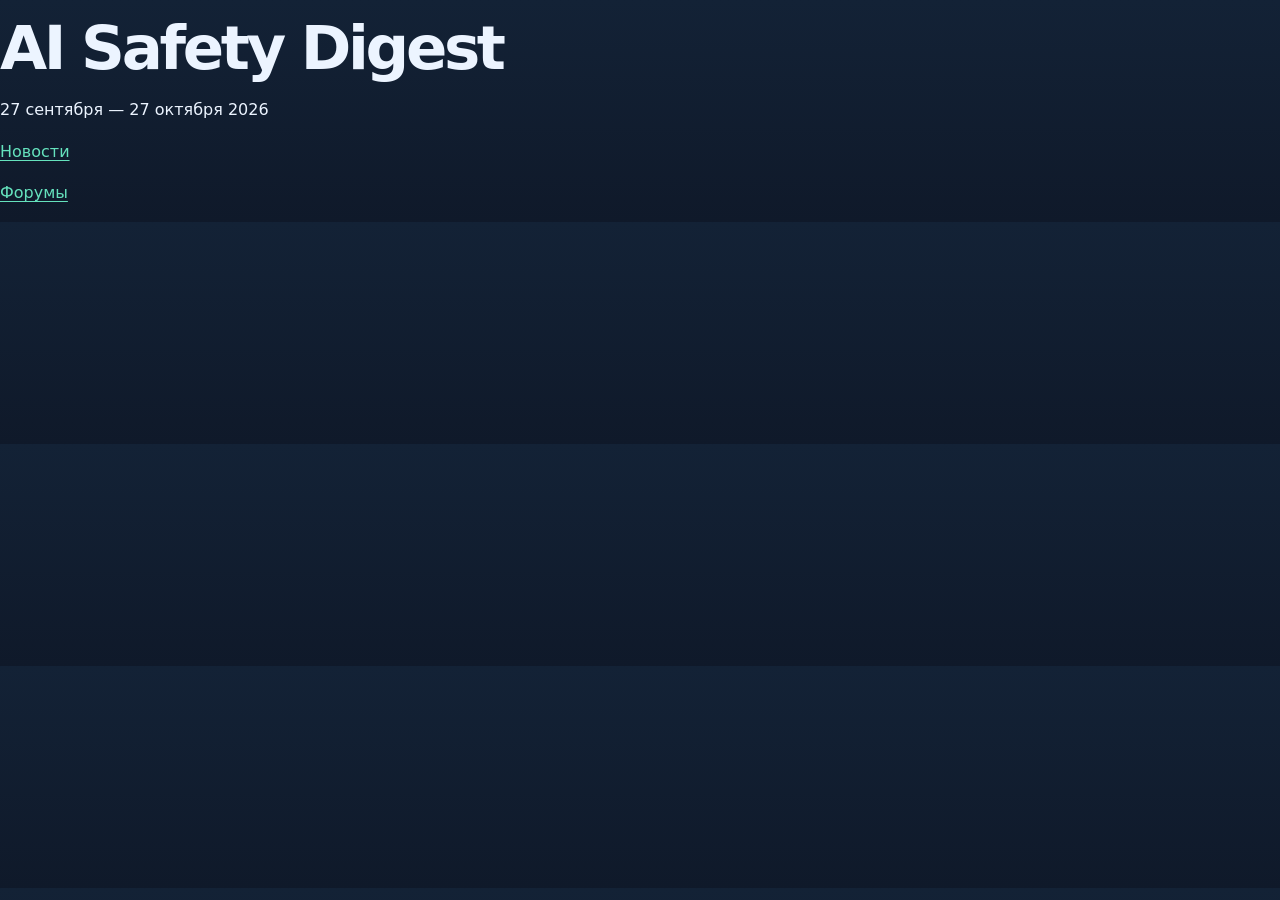
==== index.html @ 8114c627 "Publish initial AI Safety Digest two-stage issue with noindex pages" ====
<!doctype html><html lang="ru"><head><meta charset="utf-8"><meta name="robots" content="noindex"><title>AI Safety Digest</title><link rel="stylesheet" href="style.css"></head><body><h1>AI Safety Digest</h1><p>27 сентября — 27 октября 2026</p><p><a href="issues/2026-09-27--2026-10-27/stage-1.html">Новости</a></p><p><a href="issues/2026-09-27--2026-10-27/stage-2.html">Форумы</a></p></body></html>
---- style.css ----
:root{color-scheme:dark;--bg:#0c1220;--card:#151f30;--border:#2b3b4d;--text:#ecf4ff;--muted:#b1c4d8;--accent:#65e2bd;--soft:#94bff6}
*{box-sizing:border-box}html{scroll-behavior:smooth}body{margin:0;background:linear-gradient(#132236 0,#0c1220 400px);color:var(--text);font:16px/1.6 system-ui,-apple-system,"Segoe UI",sans-serif}a{color:var(--accent);text-underline-offset:3px}.wrap{max-width:1060px;margin:auto;padding:0 22px}header{background:#0d1727ed;border-bottom:1px solid var(--border);position:sticky;top:0;z-index:4;backdrop-filter:blur(10px)}header .wrap{display:flex;justify-content:space-between;align-items:center;gap:14px;padding-top:16px;padding-bottom:16px}.brand{font-weight:850;letter-spacing:-.04em;color:white;text-decoration:none;font-size:19px}.brand em{font-style:normal;color:var(--accent)}nav{display:flex;gap:16px;flex-wrap:wrap}nav a{font-size:13px;color:var(--muted);text-decoration:none}nav a:hover{color:var(--accent)}.hero{padding:60px 0 38px;border-bottom:1px solid var(--border)}.kicker{font-size:12px;text-transform:uppercase;letter-spacing:.16em;font-weight:800;color:var(--accent)}h1{font-size:clamp(36px,5vw,61px);letter-spacing:-.055em;line-height:1.1;margin:14px 0 16px;max-width:820px}h2{font-size:28px;letter-spacing:-.04em;line-height:1.25}h3{font-size:19px;line-height:1.4;margin:8px 0 12px;letter-spacing:-.02em}.lede{max-width:750px;color:var(--muted);font-size:18px}.pills{display:flex;gap:8px;flex-wrap:wrap;margin-top:18px}.pill{border:1px solid #35596a;border-radius:30px;color:#b9f6e3;font-size:12px;padding:5px 11px}.section{padding-top:30px;margin-bottom:22px}.section>h2{border-bottom:1px solid var(--border);padding-bottom:14px}.grid{display:grid;grid-template-columns:repeat(2,minmax(0,1fr));gap:15px}.card,.panel,.forum{border:1px solid var(--border);background:var(--card);border-radius:15px;padding:21px}.card .meta,.forum .meta{font-size:12px;color:var(--soft);font-weight:700}.card p,.panel p,.forum p{margin:9px 0;color:var(--muted);font-size:14px}.card strong,.forum strong{color:#f1fbff}.card .why,.forum .why{border-left:3px solid var(--accent);padding-left:12px;margin:13px 0}.card .why p,.forum .why p{color:var(--text)}.ref{font-size:13px;font-weight:700}.wide{grid-column:span 2;background:linear-gradient(120deg,#153844,#1a2639)}.stats{display:flex;gap:10px;flex-wrap:wrap;margin:24px 0}.stat{border:1px solid var(--border);border-radius:12px;background:var(--card);padding:13px 20px}.stat b{display:block;font-size:25px}.stat span{font-size:12px;color:var(--muted)}.panel{margin:12px 0}.panel h3{margin-top:0}.small{font-size:13px;color:var(--muted)}.warn{border-left:3px solid #e8b185;padding:8px 14px;color:var(--muted);font-size:13px;background:#2b2530;border-radius:0 6px 6px 0}.forum{display:flex;gap:16px;margin:12px 0}.number{font-size:24px;font-weight:800;color:var(--accent);min-width:35px}.forum>div:last-child{flex:1}.jump{display:inline-block;border-radius:9px;padding:11px 17px;background:var(--accent);color:#06251e;text-decoration:none;font-weight:800;margin:14px 8px 0 0}.jump.secondary{background:#263e52;color:var(--text)}.linkcard{display:block;color:var(--text);text-decoration:none}.linkcard:hover{border-color:var(--accent)}.linkcard h3{color:var(--accent)}footer{border-top:1px solid var(--border);color:var(--muted);padding:28px 0;margin-top:50px;font-size:12px}table{width:100%;border-collapse:collapse}td,th{padding:10px;border-bottom:1px solid var(--border);text-align:left;font-size:14px}th{color:var(--soft)}@media(max-width:720px){.grid{grid-template-columns:1fr}.wide{grid-column:auto}header .wrap{align-items:flex-start;flex-direction:column}.hero{padding:43px 0 25px}.lede{font-size:16px}}
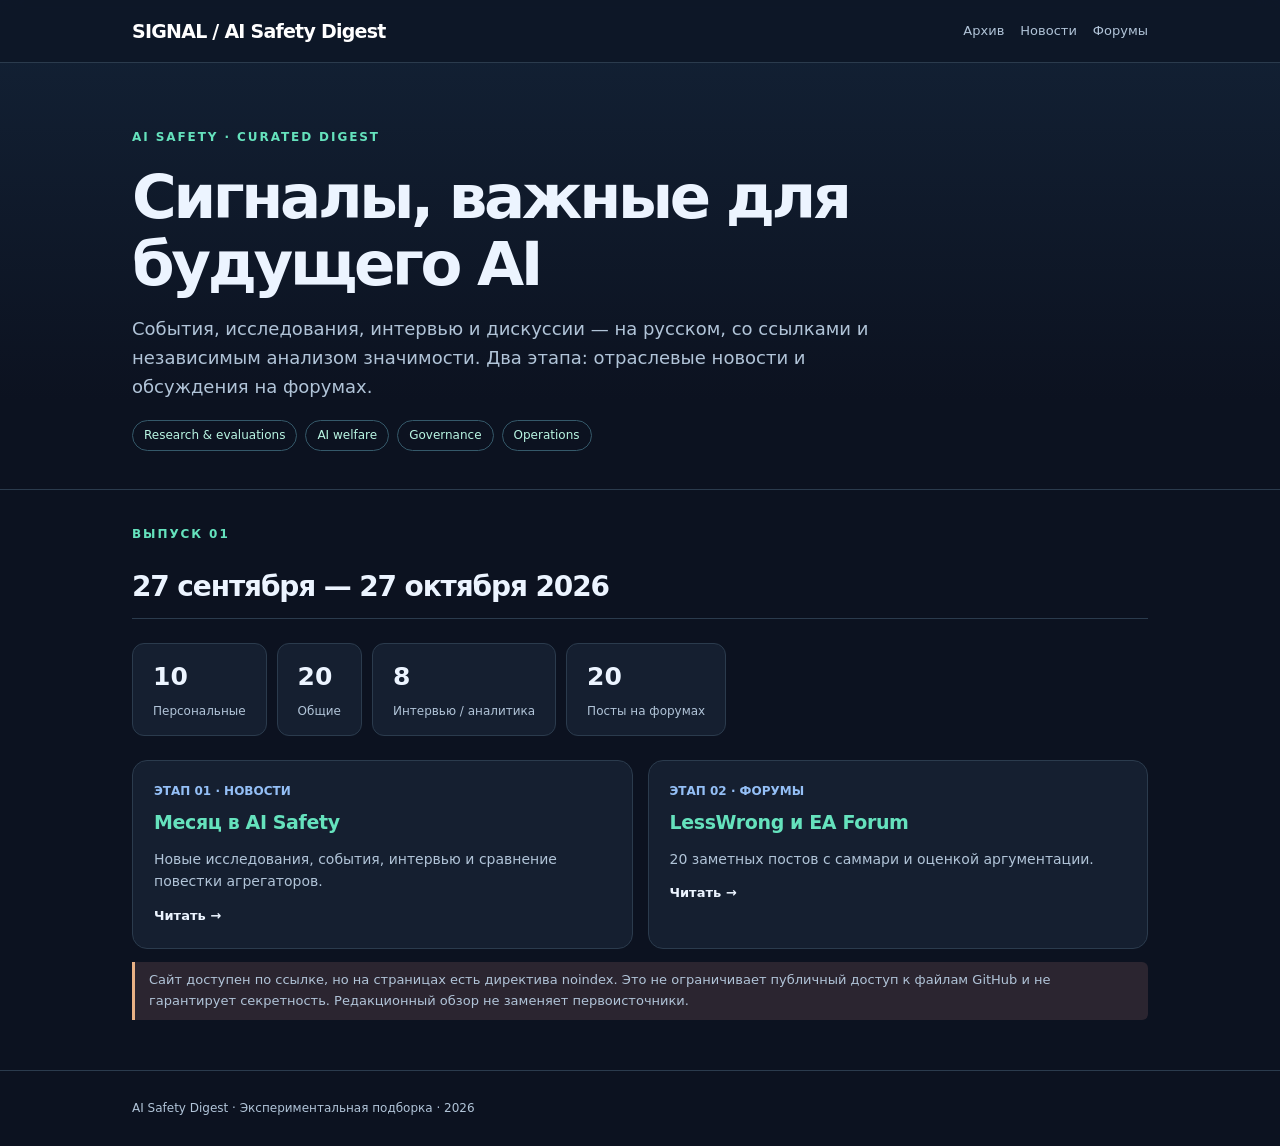
==== commit c8701853: "Improve public archive homepage, retain noindex" ====
--- a/index.html
+++ b/index.html
@@ -1 +1,4 @@
-<!doctype html><html lang="ru"><head><meta charset="utf-8"><meta name="robots" content="noindex"><title>AI Safety Digest</title><link rel="stylesheet" href="style.css"></head><body><h1>AI Safety Digest</h1><p>27 сентября — 27 октября 2026</p><p><a href="issues/2026-09-27--2026-10-27/stage-1.html">Новости</a></p><p><a href="issues/2026-09-27--2026-10-27/stage-2.html">Форумы</a></p></body></html>+<!doctype html><html lang="ru"><head><meta charset="utf-8"><meta name="viewport" content="width=device-width,initial-scale=1"><meta name="robots" content="noindex"><meta name="googlebot" content="noindex"><title>AI Safety Digest — архив</title><link rel="stylesheet" href="style.css"></head><body>
+<header><div class="wrap"><a class="brand" href="./">SIGNAL / AI Safety Digest</a><nav><a href="./">Архив</a><a href="issues/2026-09-27--2026-10-27/stage-1.html">Новости</a><a href="issues/2026-09-27--2026-10-27/stage-2.html">Форумы</a></nav></div></header>
+<div class="hero"><div class="wrap"><span class="kicker">AI Safety · Curated digest</span><h1>Сигналы, важные для будущего AI</h1><p class="lede">События, исследования, интервью и дискуссии — на русском, со ссылками и независимым анализом значимости. Два этапа: отраслевые новости и обсуждения на форумах.</p><div class="pills"><span class="pill">Research &amp; evaluations</span><span class="pill">AI welfare</span><span class="pill">Governance</span><span class="pill">Operations</span></div></div></div>
+<main class="wrap section"><span class="kicker">Выпуск 01</span><h2>27 сентября — 27 октября 2026</h2><div class="stats"><div class="stat"><b>10</b><span>Персональные</span></div><div class="stat"><b>20</b><span>Общие</span></div><div class="stat"><b>8</b><span>Интервью / аналитика</span></div><div class="stat"><b>20</b><span>Посты на форумах</span></div></div><div class="grid"><a class="card linkcard" href="issues/2026-09-27--2026-10-27/stage-1.html"><div class="meta">ЭТАП 01 · НОВОСТИ</div><h3>Месяц в AI Safety</h3><p>Новые исследования, события, интервью и сравнение повестки агрегаторов.</p><span class="ref">Читать →</span></a><a class="card linkcard" href="issues/2026-09-27--2026-10-27/stage-2.html"><div class="meta">ЭТАП 02 · ФОРУМЫ</div><h3>LessWrong и EA Forum</h3><p>20 заметных постов с саммари и оценкой аргументации.</p><span class="ref">Читать →</span></a></div><p class="warn">Сайт доступен по ссылке, но на страницах есть директива noindex. Это не ограничивает публичный доступ к файлам GitHub и не гарантирует секретность. Редакционный обзор не заменяет первоисточники.</p></main><footer><div class="wrap">AI Safety Digest · Экспериментальная подборка · 2026</div></footer></body></html>
